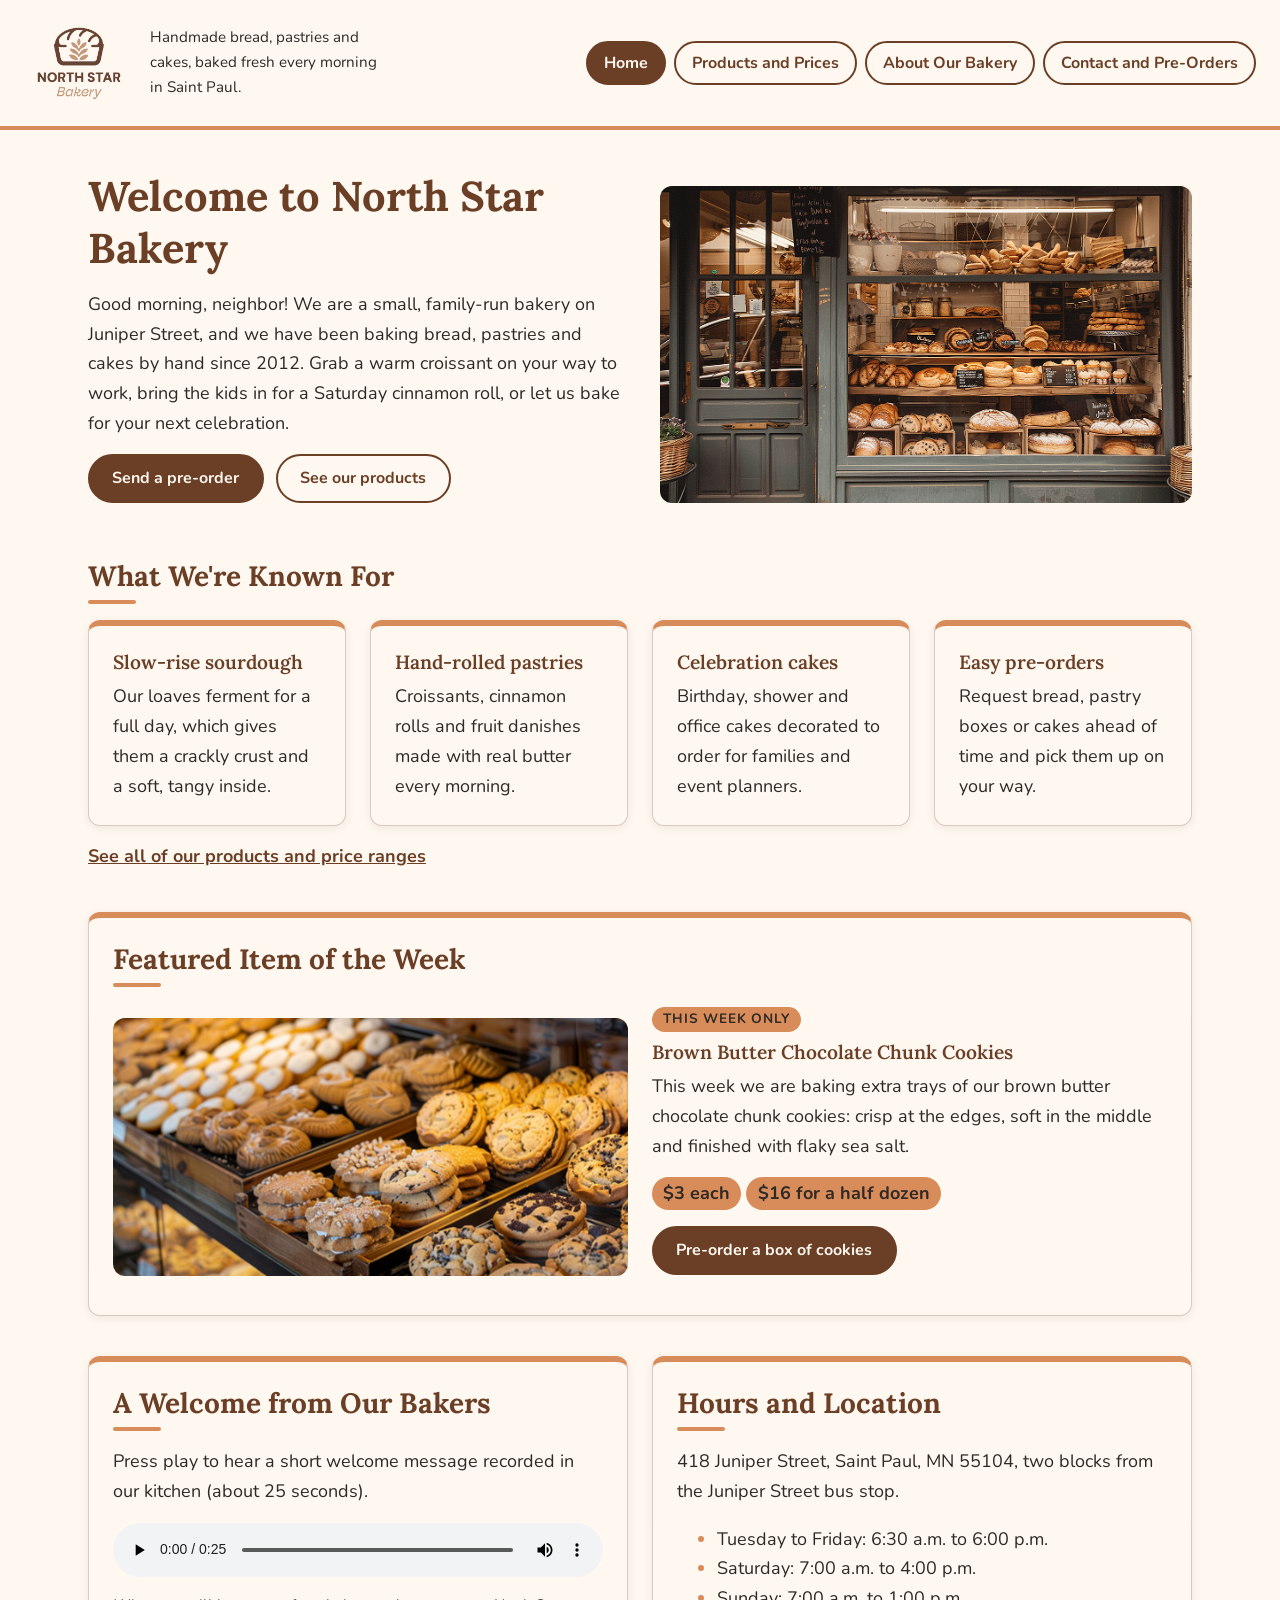
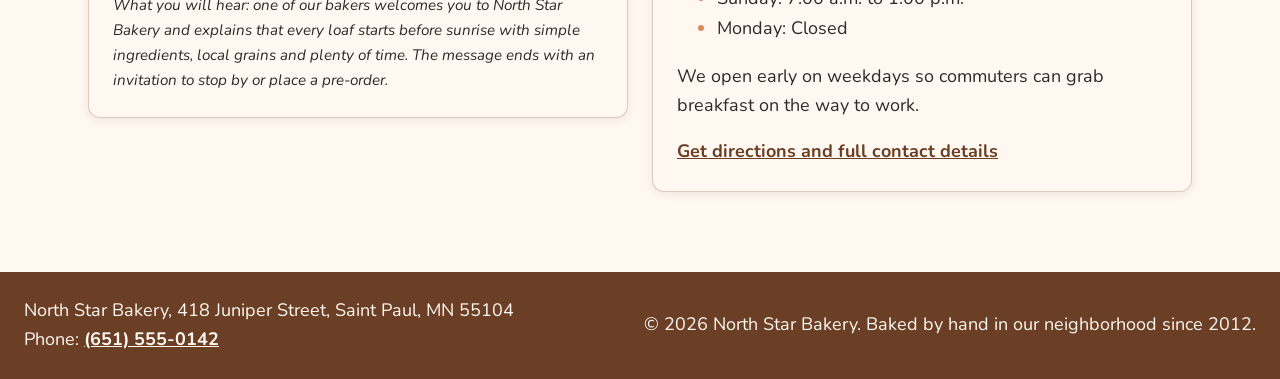
==== index.html @ 425be7c0 "Touchstone 3: visual design and responsive layout Adds css/styles.css (mobile-first, Flexbox, media " ====
<!DOCTYPE html>
<html lang="en">
<head>
  <meta charset="UTF-8">
  <meta name="viewport" content="width=device-width, initial-scale=1.0">
  <meta name="description" content="Neighborhood bakery in Saint Paul baking bread, pastries and cakes by hand.">
  <title>North Star Bakery | Fresh Bread and Pastries in Saint Paul</title>
  <link rel="preconnect" href="https://fonts.googleapis.com">
  <link rel="preconnect" href="https://fonts.gstatic.com" crossorigin>
  <link rel="stylesheet" href="https://fonts.googleapis.com/css2?family=Lora:wght@600;700&amp;family=Nunito:wght@400;700&amp;display=swap">
  <link rel="stylesheet" href="css/styles.css">
</head>
<body>
  <a class="skip-link" href="#main">Skip to main content</a>
  <header class="site-header">
    <div class="brand">
      <img class="logo" src="images/bakery-logo_c.png" alt="North Star Bakery logo" width="150" height="128">
      <p class="tagline">Handmade bread, pastries and cakes, baked fresh every morning in Saint Paul.</p>
    </div>
    <nav aria-label="Main">
      <ul class="nav-list">
        <li><a href="index.html" aria-current="page">Home</a></li>
        <li><a href="products.html">Products and Prices</a></li>
        <li><a href="about.html">About Our Bakery</a></li>
        <li><a href="contact.html">Contact and Pre-Orders</a></li>
      </ul>
    </nav>
  </header>

  <main id="main">
    <section class="hero">
      <div class="hero-text">
        <h1>Welcome to North Star Bakery</h1>
        <p>Good morning, neighbor! We are a small, family-run bakery on Juniper Street, and we have
          been baking bread, pastries and cakes by hand since 2012. Grab a warm croissant on your way
          to work, bring the kids in for a Saturday cinnamon roll, or let us bake for your next
          celebration.</p>
        <p class="actions">
          <a class="button" href="contact.html">Send a pre-order</a>
          <a class="button button-outline" href="products.html">See our products</a>
        </p>
      </div>
      <img class="hero-image" src="images/bakery-storefront_c.png"
        alt="The front window of North Star Bakery, with wooden shelves of fresh loaves, rolls and pastries on display"
        width="1200" height="715">
    </section>

    <section>
      <h2>What We're Known For</h2>
      <ul class="card-grid">
        <li class="card">
          <h3>Slow-rise sourdough</h3>
          <p>Our loaves ferment for a full day, which gives them a crackly crust and a soft, tangy
            inside.</p>
        </li>
        <li class="card">
          <h3>Hand-rolled pastries</h3>
          <p>Croissants, cinnamon rolls and fruit danishes made with real butter every morning.</p>
        </li>
        <li class="card">
          <h3>Celebration cakes</h3>
          <p>Birthday, shower and office cakes decorated to order for families and event
            planners.</p>
        </li>
        <li class="card">
          <h3>Easy pre-orders</h3>
          <p>Request bread, pastry boxes or cakes ahead of time and pick them up on your way.</p>
        </li>
      </ul>
      <p><a href="products.html">See all of our products and price ranges</a></p>
    </section>

    <section class="card feature">
      <h2>Featured Item of the Week</h2>
      <div class="feature-body">
        <picture>
          <source media="(min-width: 48em)" srcset="images/bakery-feature-large_c.png">
          <img src="images/bakery-feature-small_c.png"
            alt="Brown butter chocolate chunk cookies stacked on wooden trays in our pastry case, next to sugar-topped pastries">
        </picture>
        <div class="feature-text">
          <p class="badge">This week only</p>
          <h3>Brown Butter Chocolate Chunk Cookies</h3>
          <p>This week we are baking extra trays of our brown butter chocolate chunk cookies: crisp
            at the edges, soft in the middle and finished with flaky sea salt.</p>
          <p><span class="price">$3 each</span> <span class="price">$16 for a half dozen</span></p>
          <p><a class="button" href="contact.html">Pre-order a box of cookies</a></p>
        </div>
      </div>
    </section>

    <div class="row">
      <section class="card">
        <h2>A Welcome from Our Bakers</h2>
        <p>Press play to hear a short welcome message recorded in our kitchen (about 25
          seconds).</p>
        <audio controls preload="metadata">
          <source src="media/bakery-welcome_c.mp3" type="audio/mpeg">
          <p>Your browser does not support the audio element. You can
            <a href="media/bakery-welcome_c.mp3">download the welcome message as an MP3 file</a>
            instead.</p>
        </audio>
        <p class="media-note">What you will hear: one of our bakers welcomes you to North Star
          Bakery and explains that every loaf starts before sunrise with simple ingredients, local
          grains and plenty of time. The message ends with an invitation to stop by or place a
          pre-order.</p>
      </section>

      <section class="card">
        <h2>Hours and Location</h2>
        <p>418 Juniper Street, Saint Paul, MN 55104, two blocks from the Juniper Street bus stop.</p>
        <ul>
          <li>Tuesday to Friday: 6:30 a.m. to 6:00 p.m.</li>
          <li>Saturday: 7:00 a.m. to 4:00 p.m.</li>
          <li>Sunday: 7:00 a.m. to 1:00 p.m.</li>
          <li>Monday: Closed</li>
        </ul>
        <p>We open early on weekdays so commuters can grab breakfast on the way to work.</p>
        <p><a href="contact.html">Get directions and full contact details</a></p>
      </section>
    </div>
  </main>

  <footer class="site-footer">
    <address>
      North Star Bakery, 418 Juniper Street, Saint Paul, MN 55104<br>
      Phone: <a href="tel:+16515550142">(651) 555-0142</a>
    </address>
    <p>&copy; 2026 North Star Bakery. Baked by hand in our neighborhood since 2012.</p>
  </footer>
</body>
</html>
---- css/styles.css ----
/* =========================================================================
   North Star Bakery - shared stylesheet for all four pages
   Palette (4 colors): cream #FFF8F0, brown #6B3E26, peach #D88C5A, charcoal #2F2A26
   Fonts (2 families): Lora for headings, Nunito for body text
   Written mobile-first: base styles are for phones, media queries add
   layout for larger screens.
   ========================================================================= */

:root {
  --cream: #FFF8F0;     /* page background, text on brown */
  --brown: #6B3E26;     /* headings, links, buttons, footer (8.5:1 on cream) */
  --peach: #D88C5A;     /* accents only: borders, badges, highlights (never text on cream) */
  --charcoal: #2F2A26;  /* body text (13.5:1 on cream, 5.3:1 on peach) */

  --font-heading: "Lora", Georgia, "Times New Roman", serif;
  --font-body: "Nunito", "Segoe UI", Arial, sans-serif;

  --space-1: 0.5rem;
  --space-2: 1rem;
  --space-3: 1.5rem;
  --space-4: 2.5rem;
  --radius: 12px;
  --max-width: 72rem;
  --soft-line: rgba(107, 62, 38, 0.25);  /* brown at 25% for thin dividers */
}

/* ---------- Base ---------- */

*,
*::before,
*::after {
  box-sizing: border-box;
}

body {
  margin: 0;
  background-color: var(--cream);
  color: var(--charcoal);
  font-family: var(--font-body);
  font-size: 1.0625rem;
  line-height: 1.65;
  /* column flex layout keeps the footer at the bottom on short pages */
  display: flex;
  flex-direction: column;
  min-height: 100vh;
}

img,
picture,
video {
  display: block;
  max-width: 100%;
  height: auto;
}

audio {
  display: block;
  width: 100%;
  margin-bottom: var(--space-2);
}

p,
li,
dd {
  max-width: 68ch; /* keeps lines short enough to read comfortably */
}

p {
  margin: 0 0 var(--space-2);
}

/* ---------- Typography ---------- */

h1,
h2,
h3,
legend,
caption,
dt {
  font-family: var(--font-heading);
  color: var(--brown);
  line-height: 1.25;
}

h1 {
  font-size: 2rem;
  font-weight: 700;
  margin: 0 0 var(--space-2);
}

h2 {
  font-size: 1.5rem;
  font-weight: 700;
  margin: 0 0 var(--space-2);
}

/* short peach bar under each h2 to mark the start of a section */
h2::after {
  content: "";
  display: block;
  width: 3rem;
  height: 4px;
  margin-top: 0.4rem;
  border-radius: 2px;
  background-color: var(--peach);
}

h3 {
  font-size: 1.2rem;
  font-weight: 600;
  margin: 0 0 var(--space-1);
}

.intro {
  font-size: 1.15rem;
  margin-bottom: var(--space-3);
}

.media-note,
figcaption {
  font-size: 0.95rem;
  font-style: italic;
}

li::marker {
  color: var(--peach);
}

/* ---------- Links and buttons ---------- */

a {
  color: var(--brown);
  font-weight: 700;
}

a:hover {
  color: var(--charcoal);
  text-decoration-color: var(--peach);
}

:focus-visible {
  outline: 3px solid var(--brown);
  outline-offset: 3px;
}

.button {
  display: inline-block;
  padding: 0.7rem 1.4rem;
  border: 2px solid var(--brown);
  border-radius: 999px;
  background-color: var(--brown);
  color: var(--cream);
  font-family: var(--font-body);
  font-size: 1rem;
  font-weight: 700;
  line-height: 1.4;
  text-decoration: none;
  cursor: pointer;
}

.button:hover {
  background-color: var(--charcoal);
  border-color: var(--charcoal);
  color: var(--cream);
}

.button-outline {
  background-color: transparent;
  color: var(--brown);
}

.button-outline:hover {
  background-color: var(--peach);
  border-color: var(--peach);
  color: var(--charcoal);
}

.actions {
  display: flex;
  flex-wrap: wrap;
  gap: 0.75rem;
}

/* hidden until a keyboard user tabs to it */
.skip-link {
  position: absolute;
  top: -4rem;
  left: var(--space-2);
  z-index: 10;
  padding: 0.6rem 1rem;
  border-radius: 0 0 8px 8px;
  background-color: var(--brown);
  color: var(--cream);
}

.skip-link:focus {
  top: 0;
}

/* ---------- Header and navigation ---------- */

.site-header {
  display: flex;
  flex-direction: column;
  align-items: center;
  gap: var(--space-2);
  padding: var(--space-2);
  border-bottom: 4px solid var(--peach);
  text-align: center;
}

.brand {
  display: flex;
  flex-direction: column;
  align-items: center;
  gap: 0.25rem;
}

.logo {
  width: 96px;
  /* the logo file has a white background; multiply blends it into the cream page */
  mix-blend-mode: multiply;
}

.tagline {
  margin: 0;
  font-size: 0.95rem;
}

.nav-list {
  display: flex;
  flex-wrap: wrap;
  justify-content: center;
  gap: var(--space-1);
  margin: 0;
  padding: 0;
  list-style: none;
}

/* phones: two equal-size buttons per row, easy to tap */
.nav-list li {
  display: flex;
  flex: 1 1 40%;
}

.nav-list a {
  display: flex;
  flex: 1;
  align-items: center;
  justify-content: center;
  min-height: 44px;
  padding: 0.5rem 0.75rem;
  border: 2px solid var(--brown);
  border-radius: var(--radius);
  color: var(--brown);
  font-size: 0.95rem;
  line-height: 1.3;
  text-align: center;
  text-decoration: none;
}

.nav-list a:hover {
  background-color: var(--peach);
  border-color: var(--peach);
  color: var(--charcoal);
}

.nav-list a[aria-current="page"] {
  background-color: var(--brown);
  color: var(--cream);
}

/* ---------- Main layout ---------- */

main {
  flex: 1;
  width: 100%;
  max-width: var(--max-width);
  margin: 0 auto;
  padding: var(--space-3) var(--space-2) var(--space-4);
}

main > section,
main > .row,
main > .card-grid,
main > .contact-layout {
  margin-bottom: var(--space-4);
}

.card {
  padding: var(--space-3);
  border: 1px solid var(--soft-line);
  border-top: 6px solid var(--peach);
  border-radius: var(--radius);
  background-color: var(--cream);
  box-shadow: 0 2px 10px rgba(47, 42, 38, 0.08);
}

.card > :last-child {
  margin-bottom: 0;
}

/* flex containers: stacked on phones, side by side on larger screens */
.row,
.card-grid,
.hero,
.feature-body,
.media-pair,
.contact-layout {
  display: flex;
  flex-direction: column;
  gap: var(--space-3);
}

.card-grid {
  margin: 0 0 var(--space-2);
  padding: 0;
  list-style: none;
}

.row > *,
.card-grid > *,
.contact-layout > * {
  margin: 0;
}

/* ---------- Home page ---------- */

.hero {
  margin-bottom: var(--space-4);
}

.hero-image,
.feature-body img,
.media-pair img,
video {
  border-radius: var(--radius);
}

.badge,
.price {
  display: inline-block;
  padding: 0.1rem 0.7rem;
  border-radius: 999px;
  background-color: var(--peach);
  color: var(--charcoal);
  font-weight: 700;
  white-space: nowrap;
}

.badge {
  margin-bottom: var(--space-1);
  font-size: 0.85rem;
  text-transform: uppercase;
  letter-spacing: 0.06em;
}

/* ---------- Products page ---------- */

.price-range {
  color: var(--brown);
  font-weight: 700;
}

figure {
  margin: 0;
}

figcaption {
  margin-top: var(--space-1);
}

.menu {
  display: flex;
  flex-direction: column;
  gap: var(--space-2);
  margin: 0 0 var(--space-2);
}

.menu > div {
  padding-bottom: var(--space-2);
  border-bottom: 1px dashed var(--soft-line);
}

.menu dt {
  font-size: 1.1rem;
  font-weight: 700;
}

.menu dd {
  margin: 0.2rem 0 0;
}

/* ---------- About page ---------- */

.role {
  margin-bottom: var(--space-1);
  color: var(--brown);
  font-weight: 700;
}

/* ---------- Contact page: form and hours table ---------- */

form {
  max-width: 40rem; /* one readable column, even on wide screens */
}

fieldset {
  margin: 0 0 var(--space-3);
  padding: var(--space-2) var(--space-2) var(--space-1);
  border: 2px solid var(--peach);
  border-radius: var(--radius);
}

legend {
  padding: 0 0.4rem;
  font-size: 1.15rem;
  font-weight: 700;
}

fieldset .choices {
  border-style: dashed;
}

.field label {
  display: block;
  margin-bottom: 0.3rem;
  font-weight: 700;
}

input[type="text"],
input[type="email"],
input[type="tel"],
input[type="date"],
textarea {
  width: 100%;
  min-height: 44px;
  padding: 0.6rem 0.75rem;
  border: 2px solid var(--brown);
  border-radius: 8px;
  background-color: var(--cream);
  color: var(--charcoal);
  font: inherit;
}

.choice {
  display: flex;
  align-items: flex-start;
  gap: 0.6rem;
  margin-bottom: 0.6rem;
}

.choice input {
  flex: none; /* keep the radio full size when its label wraps */
  width: 1.25rem;
  height: 1.25rem;
  margin: 0.2rem 0 0;
  accent-color: var(--brown);
}

address {
  margin-bottom: var(--space-2);
  font-style: normal;
}

table {
  width: 100%;
  margin-bottom: var(--space-2);
  border-collapse: collapse;
}

caption {
  margin-bottom: var(--space-1);
  font-size: 1.1rem;
  font-weight: 700;
  text-align: left;
}

th,
td {
  padding: 0.6rem 0.75rem;
  border-bottom: 1px solid var(--soft-line);
  text-align: left;
}

td {
  white-space: nowrap; /* keep each time range on one line */
}

thead th {
  background-color: var(--brown);
  color: var(--cream);
}

/* ---------- Footer ---------- */

.site-footer {
  display: flex;
  flex-direction: column;
  gap: 0.75rem;
  padding: var(--space-3) var(--space-2);
  background-color: var(--brown);
  color: var(--cream);
  text-align: center;
}

.site-footer address,
.site-footer p {
  margin: 0;
  max-width: none;
}

.site-footer a {
  color: var(--cream);
}

.site-footer a:hover {
  color: var(--cream);
  text-decoration-color: var(--peach);
}

.site-footer :focus-visible {
  outline-color: var(--peach);
}

/* =========================================================================
   Tablets and up (768px): header in one row, content side by side
   ========================================================================= */
@media (min-width: 48em) {
  body {
    font-size: 1.125rem;
  }

  h1 {
    font-size: 2.6rem;
  }

  h2 {
    font-size: 1.75rem;
  }

  /* logo and tagline side by side; nav stays centered on its own row */
  .site-header {
    padding: var(--space-2) var(--space-3);
  }

  .brand {
    flex-direction: row;
    gap: var(--space-2);
    text-align: left;
  }

  .logo {
    width: 110px;
  }

  .tagline {
    max-width: 20rem;
  }

  .nav-list li {
    flex: 0 0 auto;
  }

  .nav-list a {
    padding: 0.55rem 1rem;
    border-radius: 999px;
    font-size: 1rem;
  }

  main {
    padding: var(--space-4) var(--space-3);
  }

  .row,
  .media-pair {
    flex-direction: row;
    align-items: flex-start;
  }

  .row > *,
  .media-pair > * {
    flex: 1 1 0;
    min-width: 0;
  }

  .card-grid {
    flex-direction: row;
    flex-wrap: wrap;
  }

  .card-grid > * {
    flex: 1 1 40%; /* two per row; the gap fills the rest */
  }

  .menu-columns {
    flex-direction: row;
    flex-wrap: wrap;
    column-gap: var(--space-4);
  }

  .menu-columns > div {
    flex: 1 1 40%;
  }

  .site-footer {
    flex-direction: row;
    justify-content: space-between;
    align-items: center;
    padding: var(--space-3);
    text-align: left;
  }
}

/* =========================================================================
   Desktops (1024px): text and photos side by side, card grids in one row,
   contact details move into a column beside the form
   ========================================================================= */
@media (min-width: 64em) {
  .hero,
  .feature-body {
    flex-direction: row;
    align-items: center;
  }

  .hero {
    gap: var(--space-4);
  }

  .hero > *,
  .feature-body > * {
    flex: 1 1 0;
    min-width: 0;
  }

  .card-grid > * {
    flex: 1 1 0;
  }

  .contact-layout {
    flex-direction: row;
    align-items: flex-start;
  }

  .contact-layout > .card {
    flex: 3 1 0;
    min-width: 0;
  }

  .contact-layout > .contact-info {
    flex: 2 1 0;
    flex-direction: column;
    min-width: 0;
  }

  .contact-info > * {
    flex: none;
  }
}

/* =========================================================================
   Wide screens (1120px): logo, tagline and nav fit in one header row
   ========================================================================= */
@media (min-width: 70em) {
  .site-header {
    flex-direction: row;
    justify-content: space-between;
  }

  .tagline {
    max-width: 15rem;
  }

  .nav-list {
    justify-content: flex-end;
  }
}
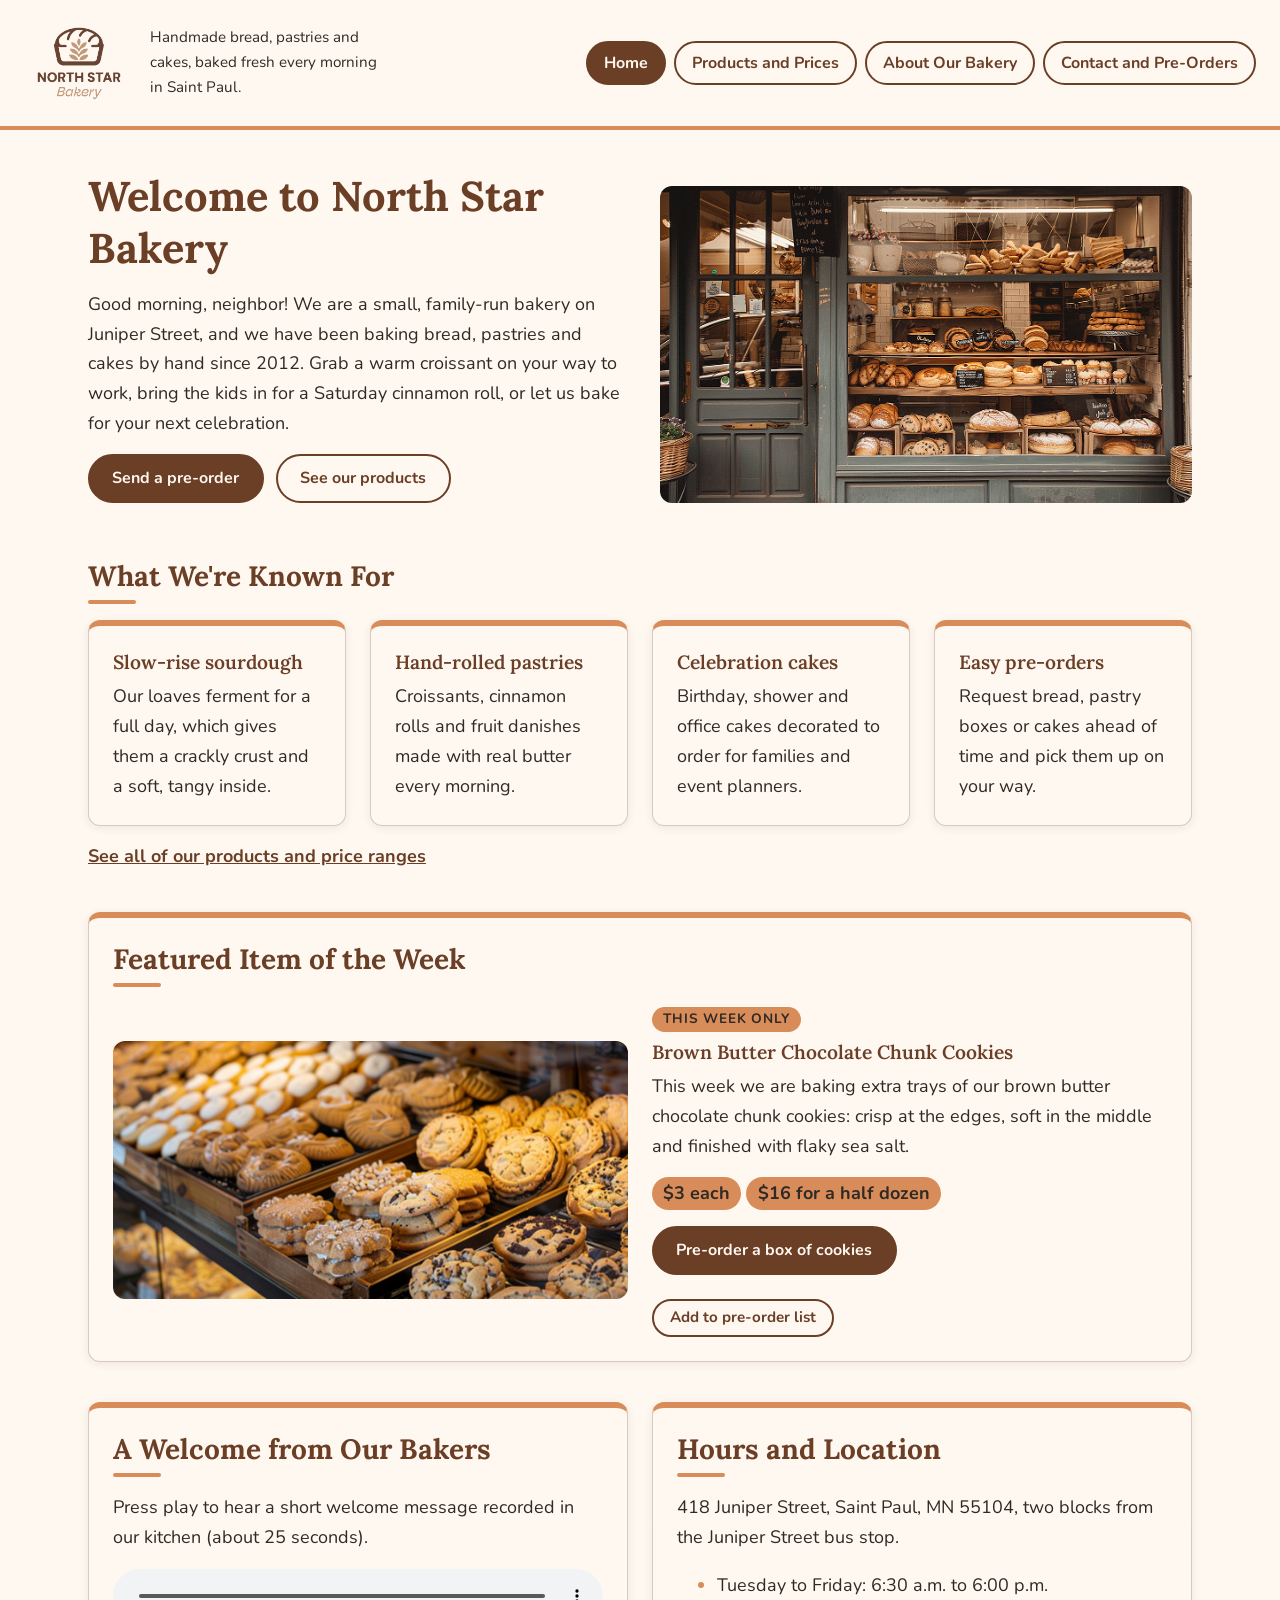
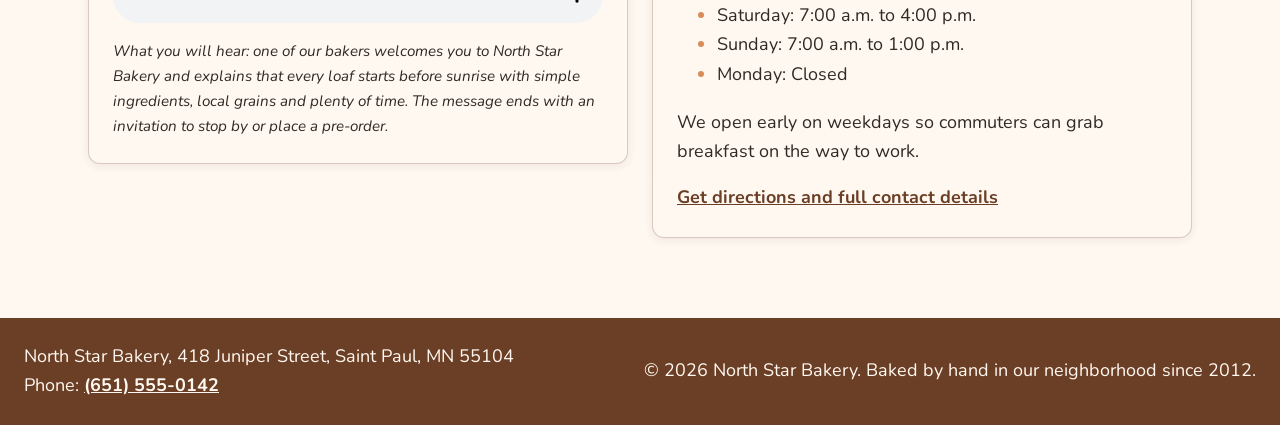
==== commit 7174f19e: "Touchstone 4: pre-order list, category filter, form validation, localStorage Adds js/main.js: a pre-" ====
--- a/index.html
+++ b/index.html
@@ -5,10 +5,12 @@
   <meta name="viewport" content="width=device-width, initial-scale=1.0">
   <meta name="description" content="Neighborhood bakery in Saint Paul baking bread, pastries and cakes by hand.">
   <title>North Star Bakery | Fresh Bread and Pastries in Saint Paul</title>
+  <link rel="icon" type="image/png" href="images/bakery-logo_c.png">
   <link rel="preconnect" href="https://fonts.googleapis.com">
   <link rel="preconnect" href="https://fonts.gstatic.com" crossorigin>
   <link rel="stylesheet" href="https://fonts.googleapis.com/css2?family=Lora:wght@600;700&amp;family=Nunito:wght@400;700&amp;display=swap">
   <link rel="stylesheet" href="css/styles.css">
+  <script src="js/main.js" defer></script>
 </head>
 <body>
   <a class="skip-link" href="#main">Skip to main content</a>
@@ -26,6 +28,7 @@
       </ul>
     </nav>
   </header>
+  <div class="list-bar" id="list-bar" role="status" hidden></div>
 
   <main id="main">
     <section class="hero">
@@ -78,7 +81,7 @@
           <img src="images/bakery-feature-small_c.png"
             alt="Brown butter chocolate chunk cookies stacked on wooden trays in our pastry case, next to sugar-topped pastries">
         </picture>
-        <div class="feature-text">
+        <div class="feature-text" data-product="brown-butter-cookie">
           <p class="badge">This week only</p>
           <h3>Brown Butter Chocolate Chunk Cookies</h3>
           <p>This week we are baking extra trays of our brown butter chocolate chunk cookies: crisp
--- a/css/styles.css
+++ b/css/styles.css
@@ -25,6 +25,11 @@
 }
 
 /* ---------- Base ---------- */
+
+/* elements hidden by JavaScript stay hidden even if a class sets display */
+[hidden] {
+  display: none !important;
+}
 
 *,
 *::before,
@@ -523,6 +528,254 @@
   outline-color: var(--peach);
 }
 
+/* ---------- Pre-order list bar (all pages) ---------- */
+
+.list-bar {
+  display: flex;
+  flex-wrap: wrap;
+  align-items: center;
+  justify-content: center;
+  gap: 0.5rem 1rem;
+  padding: 0.6rem var(--space-2);
+  background-color: var(--brown);
+  color: var(--cream);
+  text-align: center;
+}
+
+.list-bar p {
+  margin: 0;
+  max-width: none;
+}
+
+.list-bar a {
+  color: var(--cream);
+}
+
+.list-bar .button {
+  padding: 0.35rem 1rem;
+  border-color: var(--cream);
+  background-color: var(--cream);
+  color: var(--brown);
+}
+
+.list-bar .button:hover {
+  border-color: var(--peach);
+  background-color: var(--peach);
+  color: var(--charcoal);
+}
+
+.list-bar :focus-visible {
+  outline-color: var(--peach);
+}
+
+/* ---------- Products page: filter, add buttons, list panel ---------- */
+
+.filter-bar {
+  display: flex;
+  flex-wrap: wrap;
+  gap: var(--space-1);
+  margin-bottom: var(--space-1);
+}
+
+.filter-button {
+  min-height: 44px;
+  padding: 0.45rem 1rem;
+  border: 2px solid var(--brown);
+  border-radius: 999px;
+  background-color: transparent;
+  color: var(--brown);
+  font: inherit;
+  font-weight: 700;
+  cursor: pointer;
+}
+
+.filter-button:hover {
+  border-color: var(--peach);
+  background-color: var(--peach);
+  color: var(--charcoal);
+}
+
+.filter-button[aria-pressed="true"] {
+  border-color: var(--brown);
+  background-color: var(--brown);
+  color: var(--cream);
+}
+
+.filter-status {
+  font-size: 0.95rem;
+  font-style: italic;
+}
+
+.add-button {
+  margin-top: var(--space-1);
+  padding: 0.4rem 1rem;
+  font-size: 0.95rem;
+}
+
+.add-button.in-list {
+  border-color: var(--peach);
+  background-color: var(--peach);
+  color: var(--charcoal);
+}
+
+.products-layout {
+  display: flex;
+  flex-direction: column;
+  gap: var(--space-3);
+}
+
+.products-main > section,
+.products-main > .card-grid {
+  margin-bottom: var(--space-4);
+}
+
+.products-main > :last-child {
+  margin-bottom: 0;
+}
+
+.preorder-items {
+  margin: 0 0 var(--space-2);
+  padding: 0;
+  list-style: none;
+}
+
+.preorder-item {
+  display: flex;
+  flex-wrap: wrap;
+  align-items: center;
+  gap: 0.4rem 0.75rem;
+  padding: 0.6rem 0;
+  border-bottom: 1px dashed var(--soft-line);
+}
+
+.item-name {
+  flex: 1 1 100%;
+  font-weight: 700;
+}
+
+.qty-controls {
+  display: flex;
+  align-items: center;
+  gap: 0.5rem;
+}
+
+.qty-button {
+  width: 40px;
+  height: 40px;
+  border: 2px solid var(--brown);
+  border-radius: 50%;
+  background-color: transparent;
+  color: var(--brown);
+  font: inherit;
+  font-size: 1.2rem;
+  font-weight: 700;
+  line-height: 1;
+  cursor: pointer;
+}
+
+.qty-button:hover {
+  border-color: var(--peach);
+  background-color: var(--peach);
+  color: var(--charcoal);
+}
+
+.qty {
+  min-width: 1.5rem;
+  font-weight: 700;
+  text-align: center;
+}
+
+.line-total {
+  margin-left: auto;
+  font-weight: 700;
+}
+
+.link-button {
+  padding: 0.25rem 0;
+  border: none;
+  background: none;
+  color: var(--brown);
+  font: inherit;
+  font-weight: 700;
+  text-decoration: underline;
+  cursor: pointer;
+}
+
+.preorder-total {
+  color: var(--brown);
+  font-size: 1.15rem;
+  font-weight: 700;
+}
+
+.preorder-actions {
+  display: flex;
+  flex-wrap: wrap;
+  gap: 0.75rem;
+}
+
+/* ---------- Contact page: list summary, errors, status ---------- */
+
+.order-summary {
+  margin-bottom: var(--space-3);
+  padding: var(--space-2);
+  border: 2px dashed var(--peach);
+  border-radius: var(--radius);
+}
+
+.order-summary ul {
+  margin: 0 0 var(--space-1);
+}
+
+/* error messages sit right under their field; empty ones take no space */
+.error {
+  display: block;
+  margin-top: 0.4rem;
+  padding: 0.3rem 0.65rem;
+  border-radius: 8px;
+  background-color: var(--peach);
+  color: var(--charcoal);
+  font-size: 0.95rem;
+  font-weight: 700;
+}
+
+.error:empty {
+  display: none;
+}
+
+.error::before {
+  content: "\26A0  ";
+}
+
+input[aria-invalid="true"],
+textarea[aria-invalid="true"] {
+  border-width: 3px;
+  border-color: var(--charcoal);
+  box-shadow: 0 0 0 3px var(--peach);
+}
+
+.char-count {
+  display: block;
+  margin-top: 0.25rem;
+  font-size: 0.9rem;
+}
+
+.form-status:empty {
+  display: none;
+}
+
+.form-status-error {
+  color: var(--brown);
+  font-weight: 700;
+}
+
+.form-status-success {
+  padding: var(--space-2);
+  border: 2px solid var(--brown);
+  border-left: 8px solid var(--peach);
+  border-radius: var(--radius);
+  font-weight: 700;
+}
+
 /* =========================================================================
    Tablets and up (768px): header in one row, content side by side
    ========================================================================= */
@@ -656,6 +909,30 @@
   .contact-info > * {
     flex: none;
   }
+
+  /* Products page: the pre-order list stays in view beside the products */
+  .products-layout {
+    flex-direction: row;
+    align-items: flex-start;
+  }
+
+  .products-main {
+    flex: 3 1 0;
+    min-width: 0;
+  }
+
+  .preorder-panel {
+    position: sticky;
+    top: var(--space-2);
+    flex: 1.4 1 0;
+    min-width: 0;
+    max-height: calc(100vh - 2rem); /* a long list scrolls inside the panel */
+    overflow-y: auto;
+  }
+
+  .products-main .card-grid > * {
+    flex: 1 1 40%;
+  }
 }
 
 /* =========================================================================
